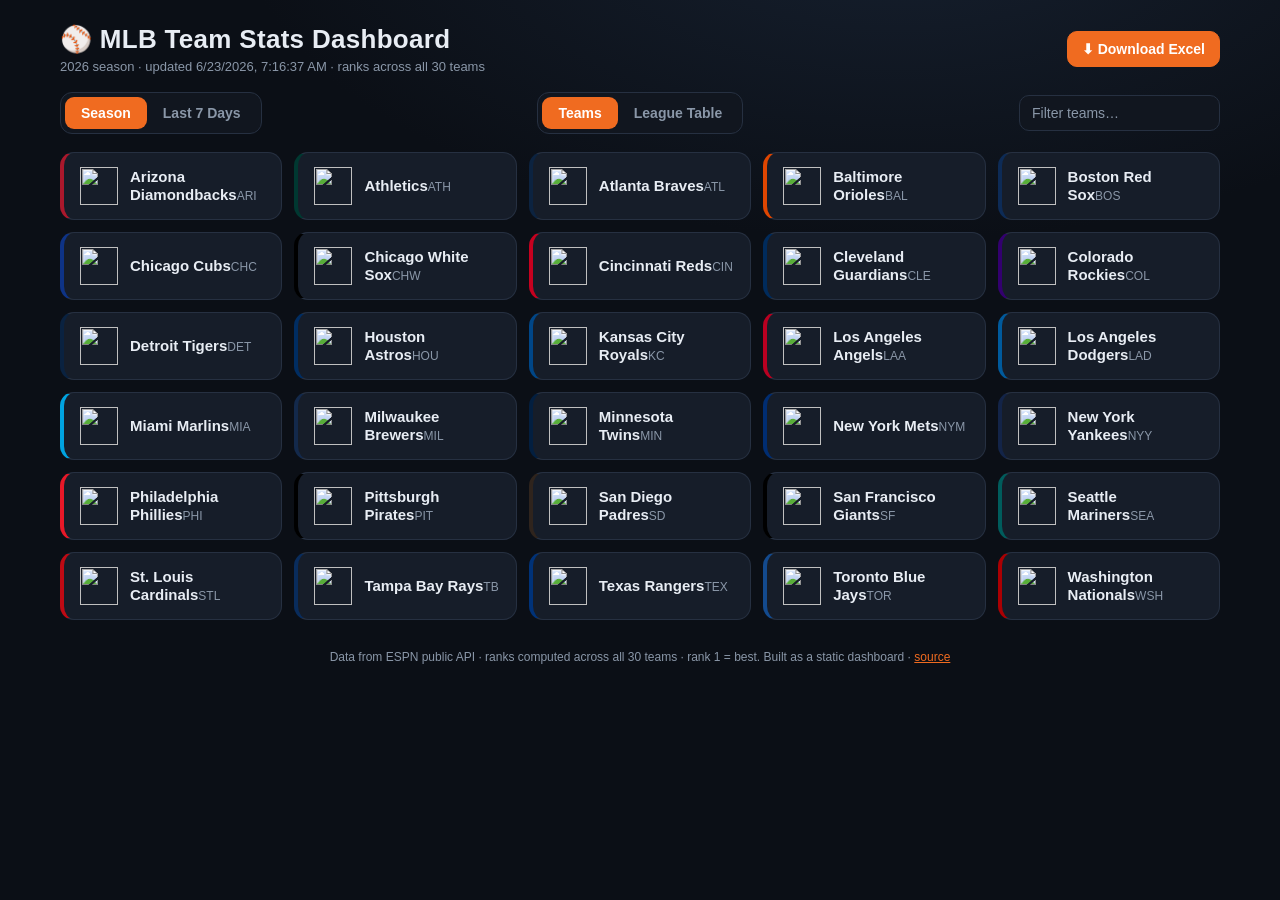
==== docs/index.html @ 89d4e17d "MLB team stats dashboard: ESPN scraper, ranked Excel/JSON, static dashboard, daily CI Co-Authored-By" ====
<!DOCTYPE html>
<html lang="en">
<head>
  <meta charset="UTF-8" />
  <meta name="viewport" content="width=device-width, initial-scale=1.0" />
  <title>MLB Team Stats Dashboard</title>
  <link rel="stylesheet" href="styles.css" />
  <link rel="icon" href="data:image/svg+xml,<svg xmlns='http://www.w3.org/2000/svg' viewBox='0 0 100 100'><text y='.9em' font-size='90'>⚾</text></svg>" />
</head>
<body>
  <div class="wrap">
    <header class="top">
      <div class="title">
        <h1>⚾ MLB Team Stats Dashboard</h1>
        <p id="subtitle">Loading…</p>
      </div>
      <div class="head-actions">
        <a class="btn primary" id="download" href="data/mlb_team_stats.xlsx" download>⬇ Download Excel</a>
      </div>
    </header>

    <div class="controls">
      <div class="seg" id="period-seg">
        <button data-period="season" class="active">Season</button>
        <button data-period="last7">Last 7 Days</button>
      </div>
      <div class="seg" id="view-seg">
        <button data-view="teams" class="active">Teams</button>
        <button data-view="table">League Table</button>
      </div>
      <input class="search" id="search" type="search" placeholder="Filter teams…" />
    </div>

    <section id="teams-view">
      <div class="grid" id="team-grid"></div>
    </section>

    <section id="table-view" class="hidden">
      <div class="table-scroll">
        <table class="league" id="league-table"></table>
      </div>
    </section>

    <footer>
      Data from ESPN public API · ranks computed across all 30 teams · rank 1 = best.
      Built as a static dashboard · <a id="repo-link" href="#">source</a>
    </footer>
  </div>

  <!-- Modal -->
  <div class="overlay" id="overlay">
    <div class="modal" id="modal" role="dialog" aria-modal="true">
      <div class="modal-top">
        <div class="ranks-head" id="modal-head"></div>
        <div style="display:flex;align-items:center;gap:10px;">
          <div class="compare-pick">
            <label for="compare-select" style="color:var(--muted);font-size:13px;">Compare:</label>
            <select id="compare-select"></select>
          </div>
          <button class="close-x" id="close-modal" aria-label="Close">✕</button>
        </div>
      </div>
      <div id="modal-body"></div>
    </div>
  </div>

  <script src="app.js"></script>
</body>
</html>
---- docs/styles.css ----
:root {
  --bg: #0b0f16;
  --bg-soft: #11161f;
  --card: #161d29;
  --card-2: #1d2636;
  --line: #263041;
  --text: #e8edf4;
  --muted: #8a97a8;
  --accent: #f06b20;
  --good: #3fb950;
  --bad: #f85149;
  --track: #2a3344;
  --radius: 14px;
  font-family: -apple-system, BlinkMacSystemFont, "Segoe UI", Roboto, Helvetica, Arial, sans-serif;
}

* { box-sizing: border-box; }

body {
  margin: 0;
  background: radial-gradient(1200px 600px at 70% -10%, #16202f 0%, var(--bg) 55%);
  color: var(--text);
  min-height: 100vh;
}

.wrap { max-width: 1200px; margin: 0 auto; padding: 24px 20px 60px; }

/* Header */
header.top {
  display: flex; align-items: center; justify-content: space-between;
  gap: 16px; flex-wrap: wrap; margin-bottom: 18px;
}
.title h1 { margin: 0; font-size: 26px; letter-spacing: .3px; }
.title p { margin: 4px 0 0; color: var(--muted); font-size: 13px; }
.head-actions { display: flex; align-items: center; gap: 10px; }
.btn {
  background: var(--card); color: var(--text); border: 1px solid var(--line);
  padding: 9px 14px; border-radius: 10px; cursor: pointer; font-size: 14px;
  text-decoration: none; display: inline-flex; align-items: center; gap: 8px;
  transition: border-color .15s, background .15s;
}
.btn:hover { border-color: var(--accent); }
.btn.primary { background: var(--accent); border-color: var(--accent); color: #fff; font-weight: 600; }

/* Tabs / segmented controls */
.controls { display: flex; align-items: center; justify-content: space-between; gap: 14px; flex-wrap: wrap; margin-bottom: 18px; }
.seg { display: inline-flex; background: var(--bg-soft); border: 1px solid var(--line); border-radius: 12px; padding: 4px; }
.seg button {
  border: 0; background: transparent; color: var(--muted); cursor: pointer;
  padding: 8px 16px; border-radius: 9px; font-size: 14px; font-weight: 600;
}
.seg button.active { background: var(--accent); color: #fff; }

.search {
  background: var(--bg-soft); border: 1px solid var(--line); color: var(--text);
  border-radius: 10px; padding: 9px 12px; font-size: 14px; min-width: 200px;
}
.search::placeholder { color: var(--muted); }

/* Team grid */
.grid {
  display: grid; grid-template-columns: repeat(auto-fill, minmax(220px, 1fr));
  gap: 12px;
}
.team-card {
  display: flex; align-items: center; gap: 12px; cursor: pointer;
  background: var(--card); border: 1px solid var(--line); border-left: 4px solid var(--tc, var(--accent));
  border-radius: var(--radius); padding: 14px 16px; text-align: left;
  color: var(--text); transition: transform .12s, border-color .15s, background .15s;
}
.team-card:hover { transform: translateY(-2px); background: #1b2433; }
.team-card img { width: 38px; height: 38px; object-fit: contain; flex: none; }
.team-card .nm { font-weight: 600; font-size: 15px; line-height: 1.2; }
.team-card .sub { color: var(--muted); font-size: 12px; margin-top: 2px; }

/* Rank card (modal body) */
.ranks-head { display: flex; align-items: center; gap: 14px; margin-bottom: 8px; }
.ranks-head img { width: 48px; height: 48px; object-fit: contain; }
.ranks-head h2 { margin: 0; font-size: 22px; }

.group-title {
  text-transform: uppercase; letter-spacing: 1.5px; font-size: 12px; font-weight: 700;
  color: var(--muted); margin: 22px 0 10px; padding-bottom: 6px; border-bottom: 1px solid var(--line);
}
.group-title.batting { color: #5ab0ff; }
.group-title.pitching { color: #f0a04b; }

.stat-row { display: grid; grid-template-columns: 118px 1fr; gap: 10px; align-items: center; padding: 9px 0; }
.stat-label { font-size: 14px; font-weight: 600; }
.stat-teams { display: grid; gap: 8px; }
.stat-cell { display: grid; grid-template-columns: 42px 1fr 48px; gap: 8px; align-items: center; }
.rank-badge {
  font-size: 13px; font-weight: 700; text-align: center; padding: 3px 0; border-radius: 7px;
  background: var(--bg-soft); border: 1px solid var(--line); color: var(--text);
}
.rank-badge.winner { background: rgba(63,185,80,.18); border-color: var(--good); color: #7ee787; }
.bar-track { display: block; height: 12px; background: var(--track); border-radius: 7px; overflow: hidden; }
.bar-fill { display: block; height: 100%; min-width: 6px; border-radius: 7px; background: var(--bc, var(--accent)); transition: width .4s ease; }
.stat-val { font-size: 13px; color: var(--muted); text-align: right; font-variant-numeric: tabular-nums; }
.cell-team-tag { display: inline-flex; align-items: center; gap: 6px; }
.cell-team-tag img { width: 16px; height: 16px; }

/* Modal */
.overlay {
  position: fixed; inset: 0; background: rgba(3,6,11,.72); backdrop-filter: blur(3px);
  display: none; align-items: flex-start; justify-content: center; z-index: 50; padding: 30px 16px; overflow-y: auto;
}
.overlay.open { display: flex; }
.modal {
  background: linear-gradient(180deg, #141b27, #10151e); border: 1px solid var(--line);
  border-radius: 18px; width: min(1060px, 100%); padding: 22px 26px 28px;
  box-shadow: 0 30px 80px rgba(0,0,0,.5);
}
.modal-top { display: flex; align-items: center; justify-content: space-between; gap: 14px; flex-wrap: wrap; }
.compare-pick { display: flex; align-items: center; gap: 8px; }
.compare-pick select {
  background: var(--bg-soft); border: 1px solid var(--line); color: var(--text);
  border-radius: 9px; padding: 8px 10px; font-size: 13px;
}
.close-x { border: 0; background: var(--card); color: var(--text); width: 36px; height: 36px; border-radius: 9px; cursor: pointer; font-size: 18px; }
.close-x:hover { background: var(--bad); color: #fff; }

/* League table */
.table-scroll { overflow-x: auto; border: 1px solid var(--line); border-radius: var(--radius); }
table.league { border-collapse: collapse; width: 100%; font-size: 13px; white-space: nowrap; }
table.league th, table.league td { padding: 8px 10px; text-align: center; border-bottom: 1px solid var(--line); }
table.league th { position: sticky; top: 0; background: var(--bg-soft); cursor: pointer; user-select: none; font-weight: 600; color: var(--muted); }
table.league th:hover { color: var(--text); }
table.league th.sorted { color: var(--accent); }
table.league td.team { text-align: left; font-weight: 600; }
table.league td.team img { width: 20px; height: 20px; vertical-align: middle; margin-right: 8px; }
table.league .grp-batting { color: #5ab0ff; }
table.league .grp-pitching { color: #f0a04b; }
.rk { display: inline-block; min-width: 22px; padding: 1px 5px; border-radius: 5px; font-size: 11px; color: #fff; }
.cell-val { font-variant-numeric: tabular-nums; }
.cell-rk { font-size: 10px; color: var(--muted); }

.hidden { display: none !important; }
footer { margin-top: 30px; color: var(--muted); font-size: 12px; text-align: center; }
footer a { color: var(--accent); }
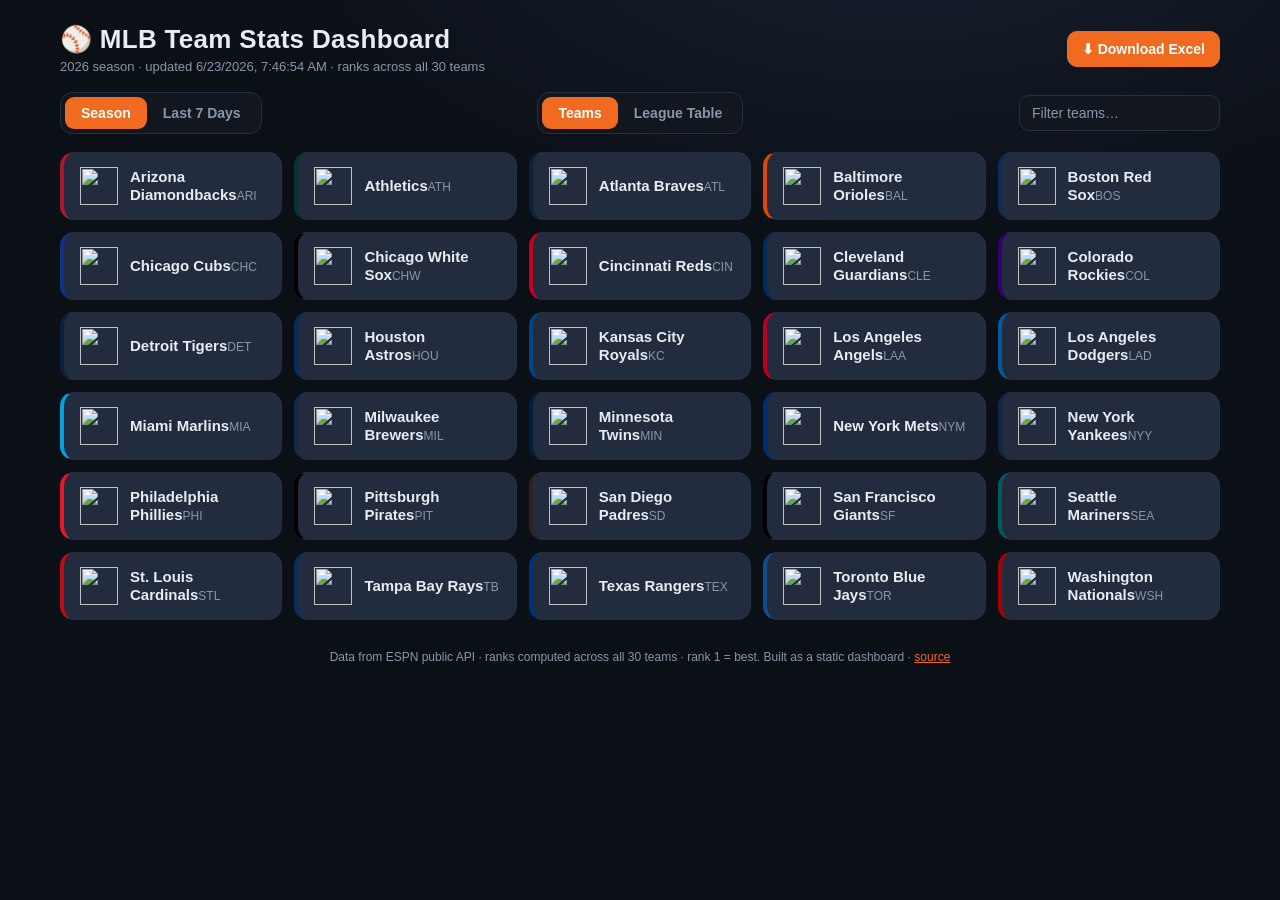
==== commit d95a4b44: "ui: move strikeouts to end of batting; logo+name-only compare dropdown; lighter team boxes Co-Author" ====
--- a/docs/index.html
+++ b/docs/index.html
@@ -54,8 +54,14 @@
         <div class="ranks-head" id="modal-head"></div>
         <div style="display:flex;align-items:center;gap:10px;">
           <div class="compare-pick">
-            <label for="compare-select" style="color:var(--muted);font-size:13px;">Compare:</label>
-            <select id="compare-select"></select>
+            <span style="color:var(--muted);font-size:13px;">Compare:</span>
+            <div class="dd" id="compare-dd">
+              <button class="dd-toggle" id="compare-toggle" type="button">
+                <span class="dd-label" id="compare-label">— none —</span>
+                <span class="dd-caret">▾</span>
+              </button>
+              <div class="dd-menu" id="compare-menu"></div>
+            </div>
           </div>
           <button class="close-x" id="close-modal" aria-label="Close">✕</button>
         </div>
--- a/docs/styles.css
+++ b/docs/styles.css
@@ -64,11 +64,11 @@
 }
 .team-card {
   display: flex; align-items: center; gap: 12px; cursor: pointer;
-  background: var(--card); border: 1px solid var(--line); border-left: 4px solid var(--tc, var(--accent));
+  background: #222c3e; border: 1px solid var(--line); border-left: 4px solid var(--tc, var(--accent));
   border-radius: var(--radius); padding: 14px 16px; text-align: left;
   color: var(--text); transition: transform .12s, border-color .15s, background .15s;
 }
-.team-card:hover { transform: translateY(-2px); background: #1b2433; }
+.team-card:hover { transform: translateY(-2px); background: #2a3650; }
 .team-card img { width: 38px; height: 38px; object-fit: contain; flex: none; }
 .team-card .nm { font-weight: 600; font-size: 15px; line-height: 1.2; }
 .team-card .sub { color: var(--muted); font-size: 12px; margin-top: 2px; }
@@ -113,10 +113,28 @@
 }
 .modal-top { display: flex; align-items: center; justify-content: space-between; gap: 14px; flex-wrap: wrap; }
 .compare-pick { display: flex; align-items: center; gap: 8px; }
-.compare-pick select {
+.dd { position: relative; }
+.dd-toggle {
+  display: inline-flex; align-items: center; justify-content: space-between; gap: 10px;
   background: var(--bg-soft); border: 1px solid var(--line); color: var(--text);
-  border-radius: 9px; padding: 8px 10px; font-size: 13px;
+  border-radius: 9px; padding: 8px 10px; font-size: 13px; cursor: pointer; min-width: 150px;
 }
+.dd-toggle:hover { border-color: var(--accent); }
+.dd-label { display: inline-flex; align-items: center; gap: 8px; }
+.dd-label img { width: 18px; height: 18px; object-fit: contain; }
+.dd-caret { color: var(--muted); font-size: 11px; }
+.dd-menu {
+  position: absolute; top: calc(100% + 4px); right: 0; min-width: 200px; max-height: 320px;
+  overflow-y: auto; background: #0f141d; border: 1px solid var(--line); border-radius: 10px;
+  padding: 4px; display: none; z-index: 60; box-shadow: 0 16px 44px rgba(0,0,0,.55);
+}
+.dd-menu.open { display: block; }
+.dd-item {
+  display: flex; align-items: center; gap: 9px; padding: 7px 9px; border-radius: 7px;
+  cursor: pointer; font-size: 13px; color: var(--text);
+}
+.dd-item:hover { background: var(--card-2); }
+.dd-item img { width: 18px; height: 18px; object-fit: contain; }
 .close-x { border: 0; background: var(--card); color: var(--text); width: 36px; height: 36px; border-radius: 9px; cursor: pointer; font-size: 18px; }
 .close-x:hover { background: var(--bad); color: #fff; }
 
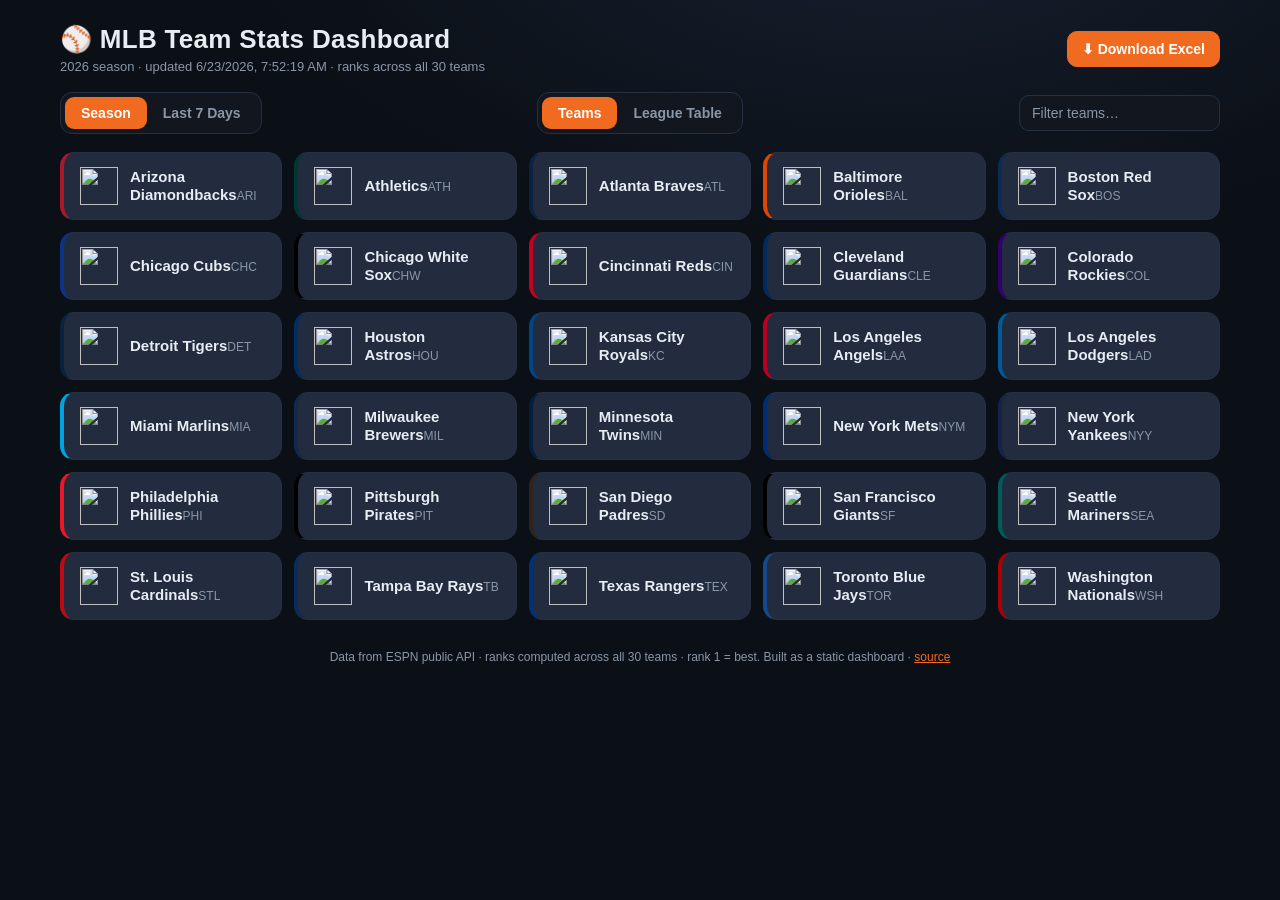
==== commit 2554b6ca: "ui: add Season/Last 7 toggle inside team popup, synced with page toggle Co-Authored-By: Claude Opus " ====
--- a/docs/index.html
+++ b/docs/index.html
@@ -66,6 +66,10 @@
           <button class="close-x" id="close-modal" aria-label="Close">✕</button>
         </div>
       </div>
+      <div class="seg modal-seg" id="modal-period">
+        <button data-period="season">Season</button>
+        <button data-period="last7">Last 7 Days</button>
+      </div>
       <div id="modal-body"></div>
     </div>
   </div>
--- a/docs/styles.css
+++ b/docs/styles.css
@@ -43,7 +43,15 @@
 .btn.primary { background: var(--accent); border-color: var(--accent); color: #fff; font-weight: 600; }
 
 /* Tabs / segmented controls */
-.controls { display: flex; align-items: center; justify-content: space-between; gap: 14px; flex-wrap: wrap; margin-bottom: 18px; }
+.controls { display: grid; grid-template-columns: 1fr auto 1fr; align-items: center; gap: 14px; margin-bottom: 18px; }
+#period-seg { justify-self: start; }
+#view-seg { justify-self: center; }
+.controls .search { justify-self: end; }
+@media (max-width: 640px) {
+  .controls { grid-template-columns: 1fr; }
+  #period-seg, #view-seg { justify-self: start; }
+  .controls .search { justify-self: stretch; width: 100%; }
+}
 .seg { display: inline-flex; background: var(--bg-soft); border: 1px solid var(--line); border-radius: 12px; padding: 4px; }
 .seg button {
   border: 0; background: transparent; color: var(--muted); cursor: pointer;
@@ -135,6 +143,7 @@
 }
 .dd-item:hover { background: var(--card-2); }
 .dd-item img { width: 18px; height: 18px; object-fit: contain; }
+.modal-seg { margin: 16px 0 2px; }
 .close-x { border: 0; background: var(--card); color: var(--text); width: 36px; height: 36px; border-radius: 9px; cursor: pointer; font-size: 18px; }
 .close-x:hover { background: var(--bad); color: #fff; }
 
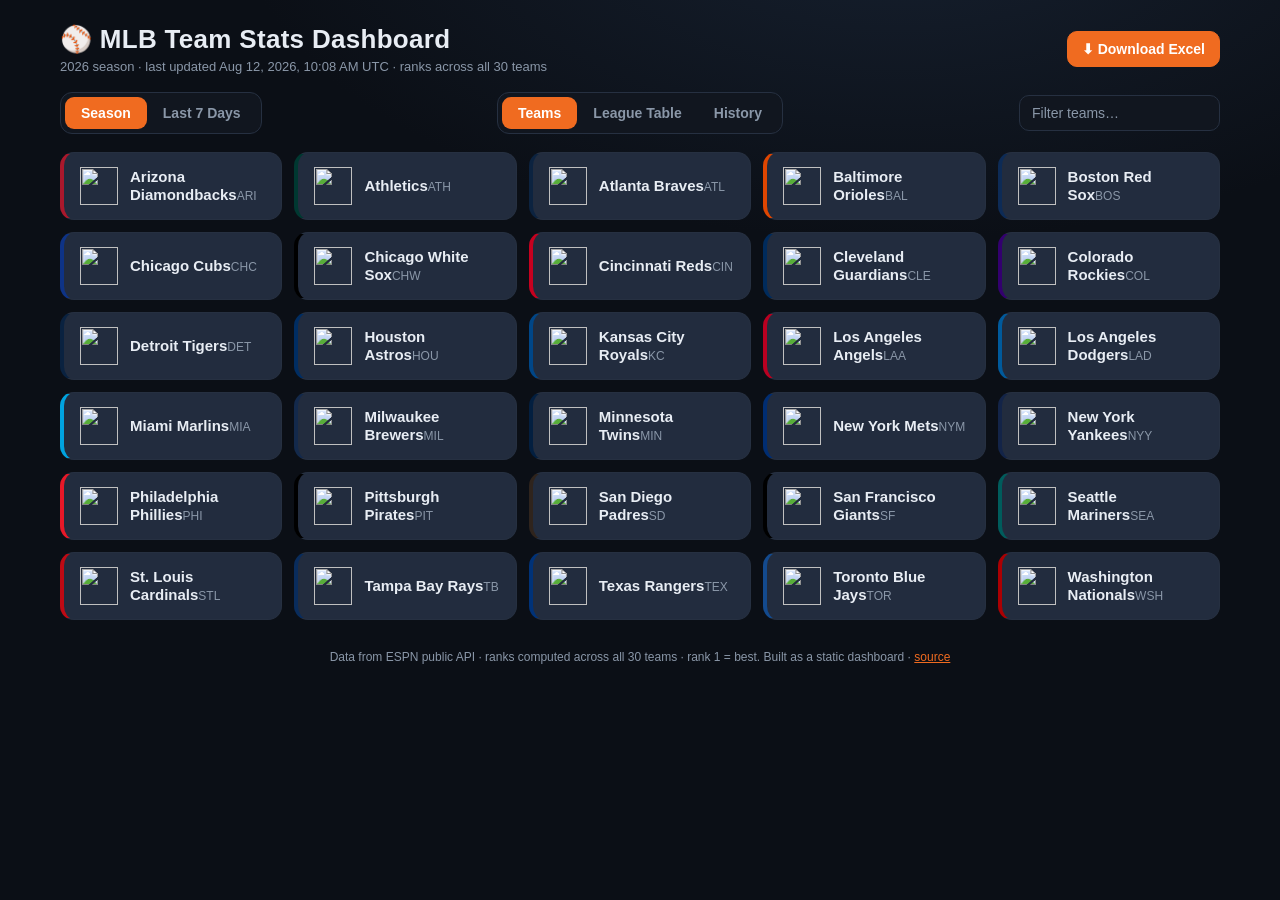
==== commit 446d4e13: "feat: History tab with per-team season rank timeline (every 3 days), seeded from git history Co-Auth" ====
--- a/docs/index.html
+++ b/docs/index.html
@@ -27,6 +27,7 @@
       <div class="seg" id="view-seg">
         <button data-view="teams" class="active">Teams</button>
         <button data-view="table">League Table</button>
+        <button data-view="history">History</button>
       </div>
       <input class="search" id="search" type="search" placeholder="Filter teams…" />
     </div>
@@ -39,6 +40,24 @@
       <div class="table-scroll">
         <table class="league" id="league-table"></table>
       </div>
+    </section>
+
+    <section id="history-view" class="hidden">
+      <div class="history-controls">
+        <span class="hc-label">Team:</span>
+        <div class="dd" id="history-dd">
+          <button class="dd-toggle" id="history-toggle" type="button">
+            <span class="dd-label" id="history-label">—</span>
+            <span class="dd-caret">▾</span>
+          </button>
+          <div class="dd-menu" id="history-menu"></div>
+        </div>
+        <span class="hc-note">Season rank · sampled every 3 days · rank 1 = best</span>
+      </div>
+      <h3 class="hist-title batting">Batting — Rank History</h3>
+      <div class="table-scroll"><table class="league hist" id="hist-batting"></table></div>
+      <h3 class="hist-title pitching">Pitching — Rank History</h3>
+      <div class="table-scroll"><table class="league hist" id="hist-pitching"></table></div>
     </section>
 
     <footer>
--- a/docs/styles.css
+++ b/docs/styles.css
@@ -162,6 +162,16 @@
 .cell-val { font-variant-numeric: tabular-nums; }
 .cell-rk { font-size: 10px; color: var(--muted); }
 
+/* History view */
+.history-controls { display: flex; align-items: center; gap: 12px; flex-wrap: wrap; margin-bottom: 8px; }
+.hc-label { color: var(--muted); font-size: 13px; }
+.hc-note { color: var(--muted); font-size: 12px; }
+.hist-title { font-size: 14px; text-transform: uppercase; letter-spacing: 1px; margin: 22px 0 8px; }
+.hist-title.batting { color: #5ab0ff; }
+.hist-title.pitching { color: #f0a04b; }
+table.league.hist td.team, table.league.hist th.team { min-width: 78px; font-variant-numeric: tabular-nums; }
+table.league.hist .rk { min-width: 26px; font-size: 12px; padding: 2px 7px; }
+
 .hidden { display: none !important; }
 footer { margin-top: 30px; color: var(--muted); font-size: 12px; text-align: center; }
 footer a { color: var(--accent); }
